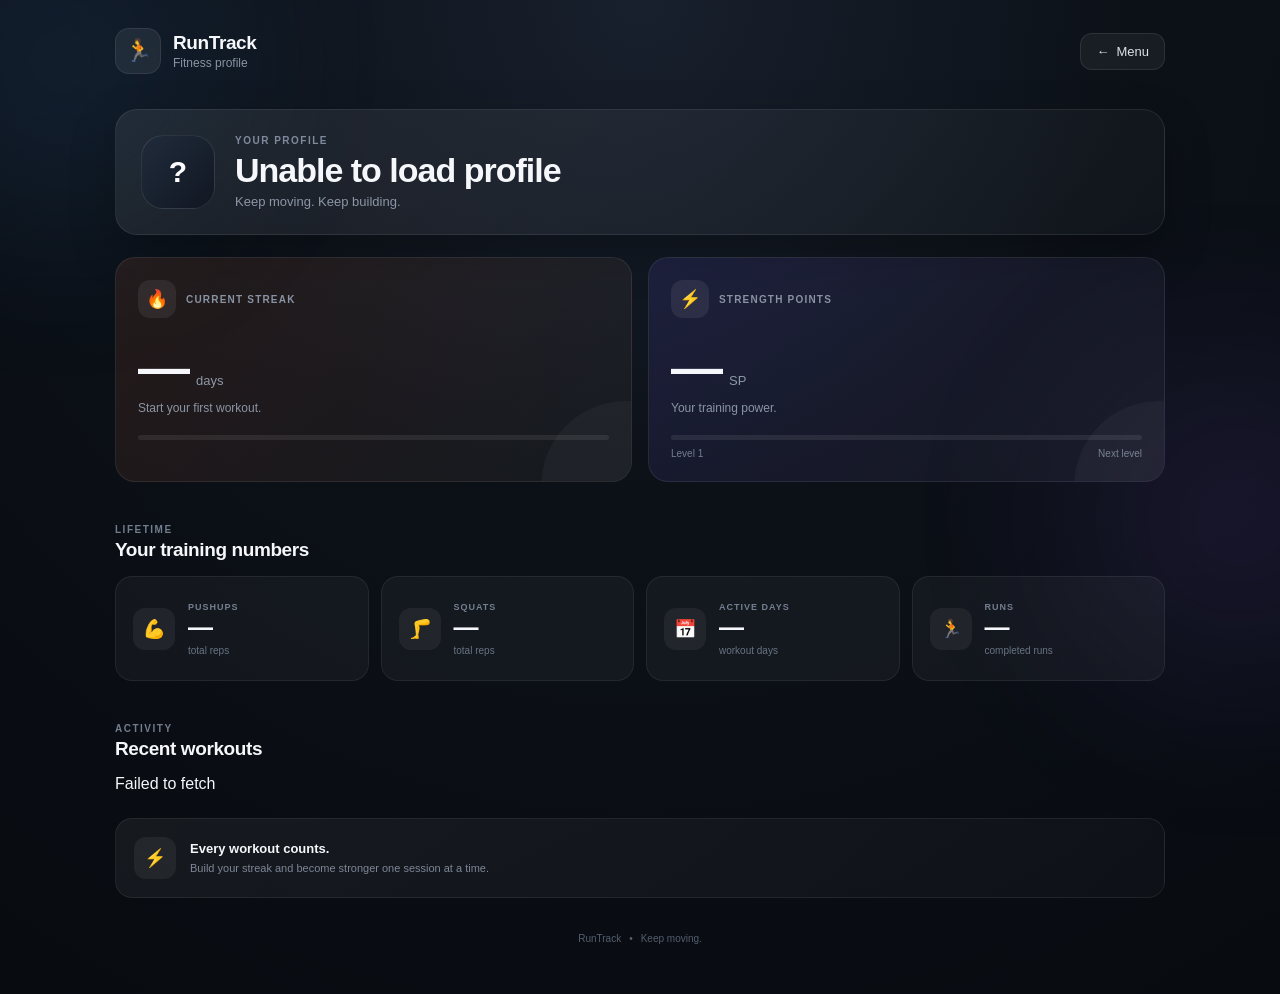
==== notes-frontend/profile.html @ 140f2008 "07" ====
<!DOCTYPE html>
<html lang="en">

<head>
    <meta charset="UTF-8">
    <meta name="viewport" content="width=device-width, initial-scale=1.0">

    <title>RunTrack | Profile</title>

    <link rel="stylesheet" href="css/profile.css">
</head>

<body>

    <div class="background-glow glow-one"></div>
    <div class="background-glow glow-two"></div>

    <main class="app">

        <!-- HEADER -->

        <header class="topbar">

            <div class="brand">

                <div class="brand-icon">
                    🏃
                </div>

                <div>
                    <h1>RunTrack</h1>
                    <span>Fitness profile</span>
                </div>

            </div>

            <button class="back-btn" id="backBtn">
                <span>←</span>
                Menu
            </button>

        </header>


        <!-- PROFILE HERO -->

        <section class="profile-hero">

            <div class="profile-avatar" id="profileAvatar">
                ?
            </div>

            <div class="profile-info">

                <span class="eyebrow">
                    YOUR PROFILE
                </span>

                <h2 id="username">
                    Loading...
                </h2>

                <p>
                    Keep moving. Keep building.
                </p>

            </div>

        </section>


        <!-- STREAK + STRENGTH -->

        <section class="main-stats">

            <!-- STREAK -->

            <article class="stat-card streak-card">

                <div class="stat-card-top">

                    <div class="stat-icon">
                        🔥
                    </div>

                    <span class="stat-label">
                        CURRENT STREAK
                    </span>

                </div>

                <div class="stat-value-row">

                    <strong id="streakValue">
                        —
                    </strong>

                    <span>days</span>

                </div>

                <p id="streakMessage">
                    Start your first workout.
                </p>

                <div class="streak-bar">

                    <div
                        class="streak-progress"
                        id="streakProgress">
                    </div>

                </div>

            </article>


            <!-- STRENGTH POINTS -->

            <article class="stat-card strength-card">

                <div class="stat-card-top">

                    <div class="stat-icon">
                        ⚡
                    </div>

                    <span class="stat-label">
                        STRENGTH POINTS
                    </span>

                </div>

                <div class="stat-value-row">

                    <strong id="strengthPoints">
                        —
                    </strong>

                    <span>SP</span>

                </div>

                <p id="strengthMessage">
                    Your training power.
                </p>

                <div class="level-progress">

                    <div
                        class="level-progress-fill"
                        id="levelProgress">
                    </div>

                </div>

                <div class="level-info">

                    <span id="currentLevel">
                        Level 1
                    </span>

                    <span id="nextLevel">
                        Next level
                    </span>

                </div>

            </article>

        </section>


        <!-- LIFETIME STATS -->

        <section class="stats-section">

            <div class="section-title">

                <span>LIFETIME</span>

                <h3>Your training numbers</h3>

            </div>


            <div class="lifetime-grid">

                <!-- PUSHUPS -->

                <article class="lifetime-card">

                    <div class="lifetime-icon">
                        💪
                    </div>

                    <div class="lifetime-content">

                        <span>
                            PUSHUPS
                        </span>

                        <strong id="totalPushups">
                            —
                        </strong>

                        <small>
                            total reps
                        </small>

                    </div>

                </article>


                <!-- SQUATS -->

                <article class="lifetime-card">

                    <div class="lifetime-icon">
                        🦵
                    </div>

                    <div class="lifetime-content">

                        <span>
                            SQUATS
                        </span>

                        <strong id="totalSquats">
                            —
                        </strong>

                        <small>
                            total reps
                        </small>

                    </div>

                </article>


                <!-- ACTIVE DAYS -->

                <article class="lifetime-card">

                    <div class="lifetime-icon">
                        📅
                    </div>

                    <div class="lifetime-content">

                        <span>
                            ACTIVE DAYS
                        </span>

                        <strong id="activeDays">
                            —
                        </strong>

                        <small>
                            workout days
                        </small>

                    </div>

                </article>


                <!-- TOTAL RUNS -->

                <article class="lifetime-card">

                    <div class="lifetime-icon">
                        🏃
                    </div>

                    <div class="lifetime-content">

                        <span>
                            RUNS
                        </span>

                        <strong id="totalRuns">
                            —
                        </strong>

                        <small>
                            completed runs
                        </small>

                    </div>

                </article>

            </div>

        </section>


        <!-- RECENT ACTIVITY -->

        <section class="activity-section">

            <div class="section-title">

                <span>ACTIVITY</span>

                <h3>Recent workouts</h3>

            </div>


            <div class="activity-list" id="activityList">

                <div class="activity-loading">

                    <div class="loading-dot"></div>

                    <span>
                        Loading your activity...
                    </span>

                </div>

            </div>

        </section>


        <!-- MOTIVATION -->

        <section class="motivation-card">

            <div class="motivation-icon">
                ⚡
            </div>

            <div>

                <strong>
                    Every workout counts.
                </strong>

                <p id="motivationText">
                    Build your streak and become stronger one session at a time.
                </p>

            </div>

        </section>


        <footer>

            <span>RunTrack</span>

            <span>•</span>

            <span>
                Keep moving.
            </span>

        </footer>

    </main>


    <script src="js/profile.js"></script>

</body>

</html>
---- notes-frontend/css/profile.css ----
/* =========================================
   RESET
========================================= */

* {
    margin: 0;
    padding: 0;
    box-sizing: border-box;
}

html {
    scroll-behavior: smooth;
}

body {
    min-height: 100vh;

    font-family:
        Inter,
        -apple-system,
        BlinkMacSystemFont,
        "Segoe UI",
        sans-serif;

    background:
        radial-gradient(
            circle at top,
            #18202d 0%,
            #0c1118 42%,
            #080b10 100%
        );

    color: #f5f7fa;

    overflow-x: hidden;
}


/* =========================================
   BACKGROUND GLOW
========================================= */

.background-glow {
    position: fixed;

    width: 320px;
    height: 320px;

    border-radius: 50%;

    filter: blur(100px);

    opacity: 0.12;

    pointer-events: none;

    z-index: -1;
}

.glow-one {
    top: -100px;
    left: -100px;

    background: #4da3ff;
}

.glow-two {
    right: -120px;
    top: 40%;

    background: #8b5cf6;
}


/* =========================================
   APP
========================================= */

.app {
    width: min(100% - 32px, 1050px);

    margin: 0 auto;

    padding: 28px 0 50px;
}


/* =========================================
   HEADER
========================================= */

.topbar {
    display: flex;

    align-items: center;
    justify-content: space-between;

    margin-bottom: 35px;
}

.brand {
    display: flex;

    align-items: center;

    gap: 12px;
}

.brand-icon {
    width: 46px;
    height: 46px;

    display: grid;
    place-items: center;

    border-radius: 14px;

    background: rgba(255, 255, 255, 0.07);

    border: 1px solid rgba(255, 255, 255, 0.08);

    font-size: 22px;
}

.brand h1 {
    font-size: 19px;

    font-weight: 700;

    letter-spacing: -0.4px;
}

.brand span {
    display: block;

    margin-top: 2px;

    color: #8993a3;

    font-size: 12px;
}

.back-btn {
    display: flex;

    align-items: center;

    gap: 7px;

    padding: 10px 15px;

    border: 1px solid rgba(255, 255, 255, 0.09);

    border-radius: 12px;

    background: rgba(255, 255, 255, 0.05);

    color: #dce2ea;

    font-size: 13px;

    cursor: pointer;

    transition:
        transform 0.2s ease,
        background 0.2s ease;
}

.back-btn:hover {
    background: rgba(255, 255, 255, 0.09);

    transform: translateY(-2px);
}


/* =========================================
   PROFILE HERO
========================================= */

.profile-hero {
    display: flex;

    align-items: center;

    gap: 20px;

    padding: 25px;

    margin-bottom: 22px;

    border-radius: 22px;

    background:
        linear-gradient(
            135deg,
            rgba(255, 255, 255, 0.075),
            rgba(255, 255, 255, 0.025)
        );

    border: 1px solid rgba(255, 255, 255, 0.08);

    box-shadow:
        0 18px 45px rgba(0, 0, 0, 0.25);
}

.profile-avatar {
    width: 74px;
    height: 74px;

    flex-shrink: 0;

    display: grid;
    place-items: center;

    border-radius: 22px;

    background:
        linear-gradient(
            135deg,
            #202b3b,
            #111722
        );

    border: 1px solid rgba(255, 255, 255, 0.1);

    font-size: 30px;

    font-weight: 700;

    color: #ffffff;
}

.profile-info .eyebrow {
    display: block;

    margin-bottom: 5px;

    color: #7f8b9d;

    font-size: 10px;

    font-weight: 700;

    letter-spacing: 1.5px;
}

.profile-info h2 {
    font-size: clamp(25px, 5vw, 34px);

    letter-spacing: -1px;

    margin-bottom: 4px;
}

.profile-info p {
    color: #8d97a7;

    font-size: 13px;
}


/* =========================================
   MAIN STATS
========================================= */

.main-stats {
    display: grid;

    grid-template-columns: repeat(2, 1fr);

    gap: 16px;

    margin-bottom: 42px;
}

.stat-card {
    position: relative;

    overflow: hidden;

    min-height: 205px;

    padding: 22px;

    border-radius: 20px;

    background: rgba(255, 255, 255, 0.045);

    border: 1px solid rgba(255, 255, 255, 0.08);

    transition:
        transform 0.25s ease,
        border-color 0.25s ease;
}

.stat-card:hover {
    transform: translateY(-3px);

    border-color: rgba(255, 255, 255, 0.15);
}

.stat-card::after {
    content: "";

    position: absolute;

    width: 170px;
    height: 170px;

    border-radius: 50%;

    right: -80px;
    bottom: -90px;

    background: rgba(255, 255, 255, 0.035);

    pointer-events: none;
}

.streak-card {
    background:
        linear-gradient(
            135deg,
            rgba(255, 117, 55, 0.10),
            rgba(255, 255, 255, 0.035)
        );
}

.strength-card {
    background:
        linear-gradient(
            135deg,
            rgba(116, 93, 255, 0.12),
            rgba(255, 255, 255, 0.035)
        );
}

.stat-card-top {
    display: flex;

    align-items: center;

    gap: 10px;
}

.stat-icon {
    width: 38px;
    height: 38px;

    display: grid;
    place-items: center;

    border-radius: 12px;

    background: rgba(255, 255, 255, 0.07);

    font-size: 18px;
}

.stat-label {
    color: #8993a3;

    font-size: 10px;

    font-weight: 700;

    letter-spacing: 1.2px;
}

.stat-value-row {
    display: flex;

    align-items: baseline;

    gap: 8px;

    margin-top: 23px;
}

.stat-value-row strong {
    font-size: clamp(38px, 7vw, 52px);

    line-height: 1;

    letter-spacing: -2px;
}

.stat-value-row span {
    color: #8e98a8;

    font-size: 13px;
}

.stat-card p {
    margin-top: 8px;

    color: #8b95a5;

    font-size: 12px;
}

.streak-bar,
.level-progress {
    height: 5px;

    margin-top: 20px;

    overflow: hidden;

    border-radius: 10px;

    background: rgba(255, 255, 255, 0.08);
}

.streak-progress,
.level-progress-fill {
    width: 0%;

    height: 100%;

    border-radius: inherit;

    transition: width 0.7s ease;
}

.streak-progress {
    background: #ff7a45;
}

.level-progress-fill {
    background: #8b78ff;
}

.level-info {
    display: flex;

    justify-content: space-between;

    margin-top: 8px;

    color: #747f90;

    font-size: 10px;
}


/* =========================================
   SECTION TITLES
========================================= */

.section-title {
    margin-bottom: 15px;
}

.section-title > span {
    display: block;

    margin-bottom: 4px;

    color: #727d8e;

    font-size: 10px;

    font-weight: 700;

    letter-spacing: 1.5px;
}

.section-title h3 {
    font-size: 19px;

    font-weight: 650;

    letter-spacing: -0.4px;
}


/* =========================================
   LIFETIME STATS
========================================= */

.stats-section {
    margin-bottom: 42px;
}

.lifetime-grid {
    display: grid;

    grid-template-columns: repeat(4, 1fr);

    gap: 12px;
}

.lifetime-card {
    display: flex;

    align-items: center;

    gap: 13px;

    min-height: 105px;

    padding: 17px;

    border-radius: 17px;

    background: rgba(255, 255, 255, 0.04);

    border: 1px solid rgba(255, 255, 255, 0.07);

    transition:
        transform 0.2s ease,
        background 0.2s ease;
}

.lifetime-card:hover {
    transform: translateY(-3px);

    background: rgba(255, 255, 255, 0.06);
}

.lifetime-icon {
    width: 42px;
    height: 42px;

    flex-shrink: 0;

    display: grid;
    place-items: center;

    border-radius: 12px;

    background: rgba(255, 255, 255, 0.06);

    font-size: 18px;
}

.lifetime-content span {
    display: block;

    color: #747f90;

    font-size: 9px;

    font-weight: 700;

    letter-spacing: 1px;
}

.lifetime-content strong {
    display: block;

    margin-top: 3px;

    font-size: 25px;

    line-height: 1;

    letter-spacing: -1px;
}

.lifetime-content small {
    display: block;

    margin-top: 5px;

    color: #697485;

    font-size: 10px;
}


/* =========================================
   RECENT ACTIVITY
========================================= */

.activity-section {
    margin-bottom: 25px;
}

.activity-list {
    display: flex;

    flex-direction: column;

    gap: 9px;
}

.activity-loading {
    display: flex;

    align-items: center;

    gap: 10px;

    padding: 20px;

    border-radius: 15px;

    background: rgba(255, 255, 255, 0.035);

    border: 1px solid rgba(255, 255, 255, 0.06);

    color: #747f90;

    font-size: 12px;
}

.loading-dot {
    width: 8px;
    height: 8px;

    border-radius: 50%;

    background: #8b78ff;

    animation: pulse 1.2s infinite ease-in-out;
}

@keyframes pulse {

    0%,
    100% {
        opacity: 0.3;
        transform: scale(0.8);
    }

    50% {
        opacity: 1;
        transform: scale(1);
    }
}

.activity-item {
    display: flex;

    align-items: center;

    justify-content: space-between;

    gap: 15px;

    padding: 15px 17px;

    border-radius: 15px;

    background: rgba(255, 255, 255, 0.035);

    border: 1px solid rgba(255, 255, 255, 0.06);
}

.activity-left {
    display: flex;

    align-items: center;

    gap: 12px;

    min-width: 0;
}

.activity-icon {
    width: 40px;
    height: 40px;

    flex-shrink: 0;

    display: grid;
    place-items: center;

    border-radius: 11px;

    background: rgba(255, 255, 255, 0.06);
}

.activity-name {
    font-size: 13px;

    font-weight: 600;
}

.activity-date {
    margin-top: 3px;

    color: #727d8d;

    font-size: 10px;
}

.activity-reps {
    color: #aab3c0;

    font-size: 12px;

    white-space: nowrap;
}


/* =========================================
   MOTIVATION
========================================= */

.motivation-card {
    display: flex;

    align-items: center;

    gap: 14px;

    margin-top: 20px;

    padding: 18px;

    border-radius: 17px;

    background:
        linear-gradient(
            135deg,
            rgba(255, 255, 255, 0.055),
            rgba(255, 255, 255, 0.025)
        );

    border: 1px solid rgba(255, 255, 255, 0.07);
}

.motivation-icon {
    width: 42px;
    height: 42px;

    flex-shrink: 0;

    display: grid;
    place-items: center;

    border-radius: 12px;

    background: rgba(255, 255, 255, 0.06);

    font-size: 18px;
}

.motivation-card strong {
    font-size: 13px;
}

.motivation-card p {
    margin-top: 3px;

    color: #7d8797;

    font-size: 11px;

    line-height: 1.5;
}


/* =========================================
   FOOTER
========================================= */

footer {
    display: flex;

    justify-content: center;

    align-items: center;

    gap: 8px;

    margin-top: 35px;

    color: #535e6e;

    font-size: 10px;
}


/* =========================================
   MOBILE
========================================= */

@media (max-width: 700px) {

    .app {
        width: min(100% - 22px, 520px);

        padding-top: 18px;
    }

    .topbar {
        margin-bottom: 24px;
    }

    .brand-icon {
        width: 42px;
        height: 42px;

        border-radius: 12px;
    }

    .brand h1 {
        font-size: 17px;
    }

    .back-btn {
        padding: 9px 12px;

        font-size: 12px;
    }

    .profile-hero {
        padding: 19px;

        gap: 14px;

        border-radius: 19px;
    }

    .profile-avatar {
        width: 62px;
        height: 62px;

        border-radius: 18px;

        font-size: 25px;
    }

    .profile-info h2 {
        font-size: 25px;
    }

    .profile-info p {
        font-size: 11px;
    }

    .main-stats {
        grid-template-columns: 1fr;

        gap: 12px;

        margin-bottom: 34px;
    }

    .stat-card {
        min-height: 190px;

        padding: 19px;

        border-radius: 18px;
    }

    .stat-value-row {
        margin-top: 19px;
    }

    .lifetime-grid {
        grid-template-columns: repeat(2, 1fr);

        gap: 10px;
    }

    .lifetime-card {
        min-height: 95px;

        padding: 13px;

        gap: 10px;
    }

    .lifetime-icon {
        width: 38px;
        height: 38px;

        font-size: 16px;
    }

    .lifetime-content strong {
        font-size: 22px;
    }

    .section-title h3 {
        font-size: 18px;
    }

    .activity-item {
        padding: 13px;
    }

    .motivation-card {
        align-items: flex-start;
    }
}


/* =========================================
   SMALL PHONES
========================================= */

@media (max-width: 380px) {

    .app {
        width: calc(100% - 18px);
    }

    .profile-hero {
        padding: 16px;
    }

    .profile-avatar {
        width: 56px;
        height: 56px;

        font-size: 22px;
    }

    .profile-info h2 {
        font-size: 22px;
    }

    .lifetime-card {
        padding: 11px;
    }

    .lifetime-content strong {
        font-size: 20px;
    }
}
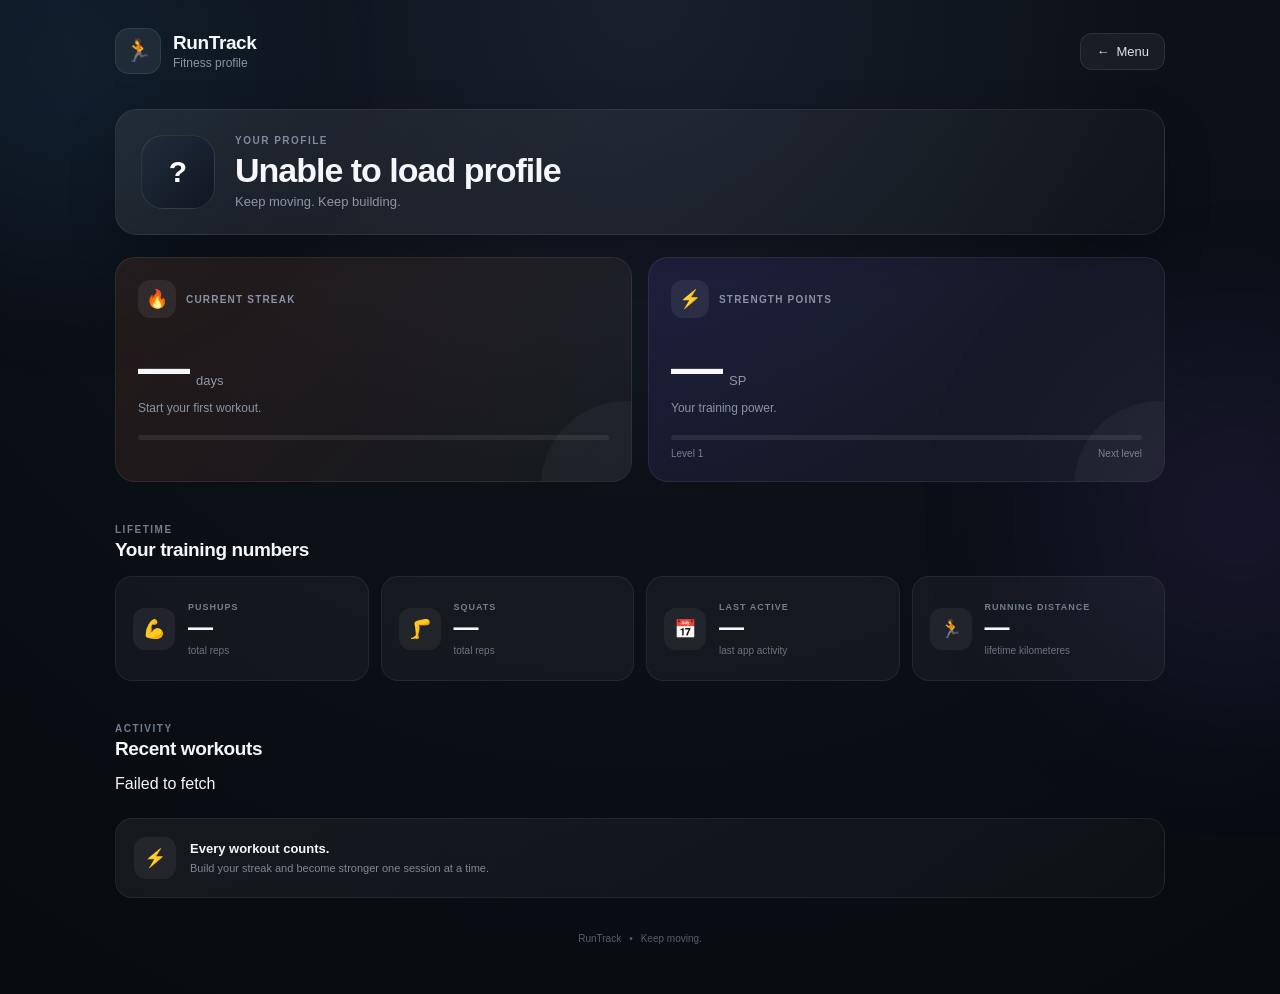
==== commit 4cd88189: "11" ====
--- a/notes-frontend/profile.html
+++ b/notes-frontend/profile.html
@@ -251,7 +251,7 @@
                     <div class="lifetime-content">
 
                         <span>
-                            ACTIVE DAYS
+                            LAST ACTIVE
                         </span>
 
                         <strong id="activeDays">
@@ -259,7 +259,7 @@
                         </strong>
 
                         <small>
-                            workout days
+                           last app activity
                         </small>
 
                     </div>
@@ -278,7 +278,7 @@
                     <div class="lifetime-content">
 
                         <span>
-                            RUNS
+                            RUNNING DISTANCE
                         </span>
 
                         <strong id="totalRuns">
@@ -286,7 +286,7 @@
                         </strong>
 
                         <small>
-                            completed runs
+                           lifetime kilometeres
                         </small>
 
                     </div>
